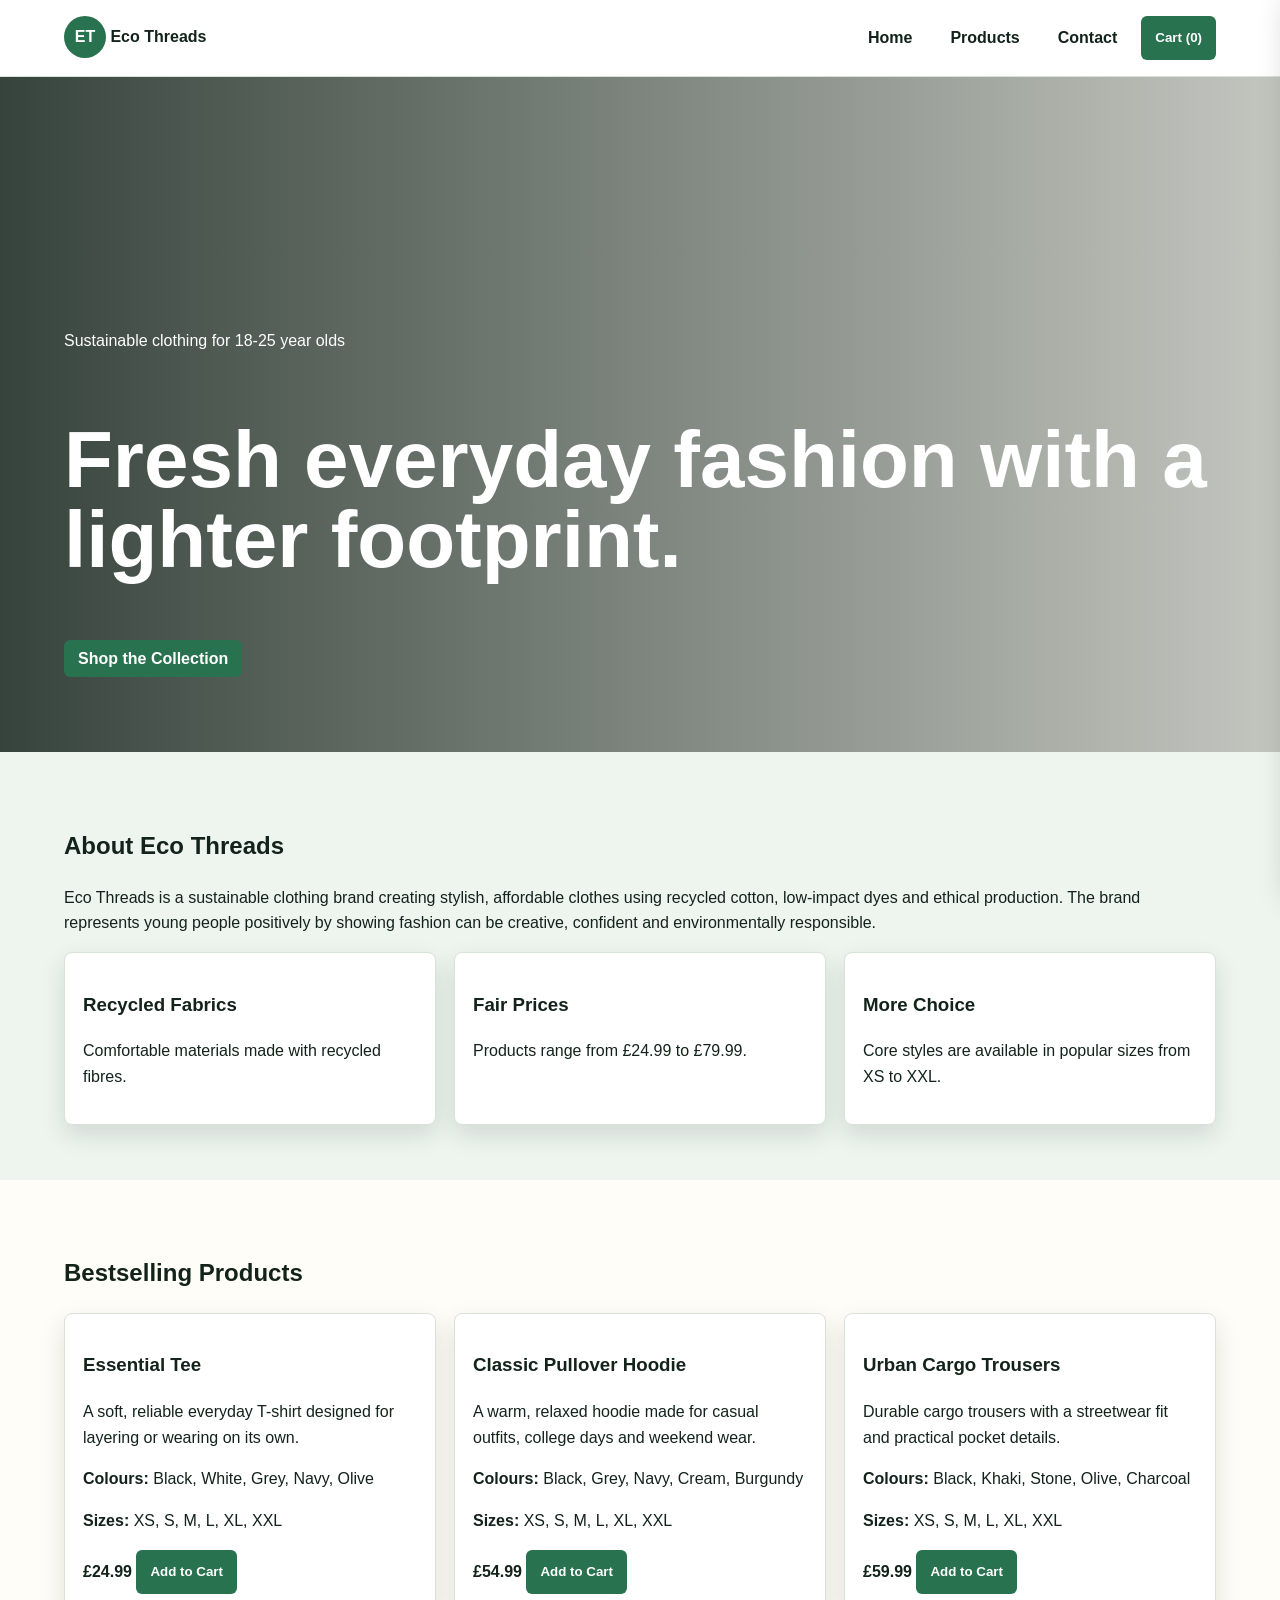
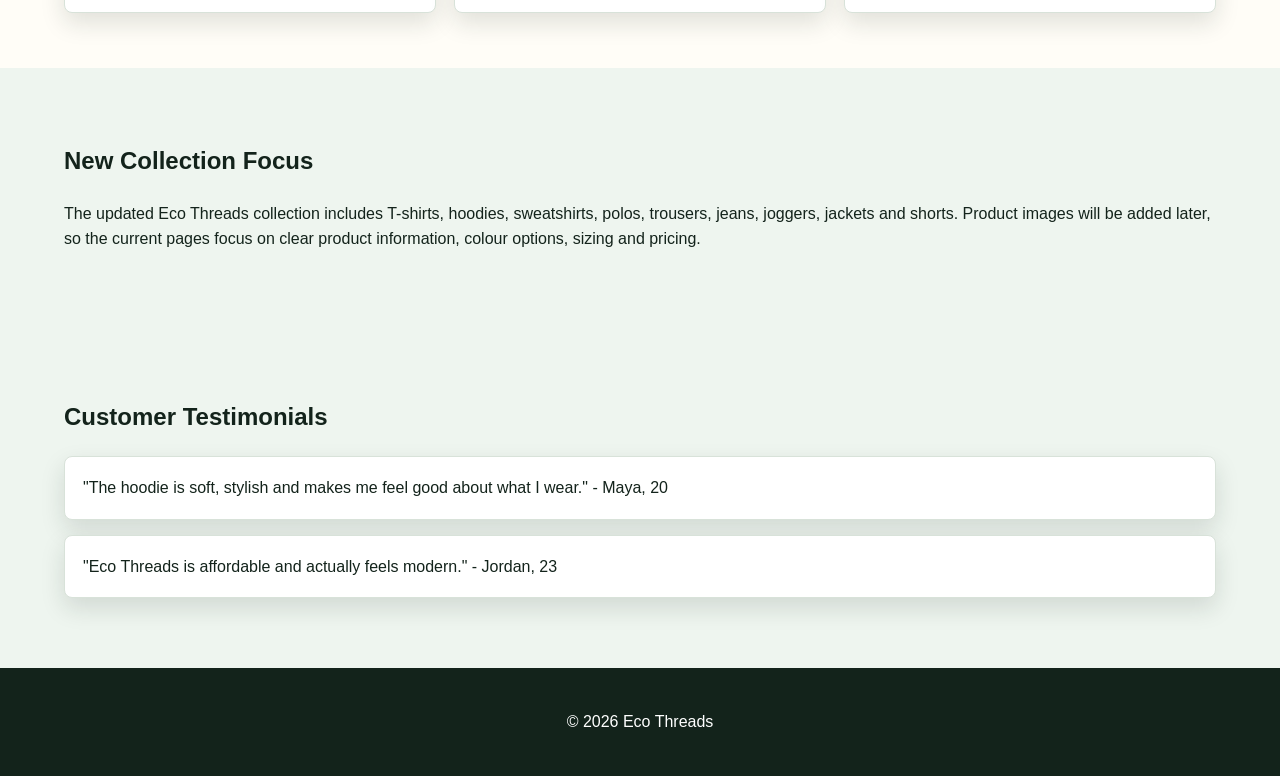
==== index.html @ f1b071c1 "Add files via upload" ====
<!DOCTYPE html>
<html lang="en">
<head>
  <meta charset="UTF-8"><meta name="viewport" content="width=device-width, initial-scale=1.0">
  <title>Eco Threads | Home</title><link rel="stylesheet" href="style.css">
</head>
<body>
<a class="skip" href="#main">Skip to main content</a>
<header>
  <a class="logo" href="index.html"><span>ET</span> Eco Threads</a>
  <button class="hamburger" aria-label="Open menu">☰</button>
  <nav><a href="index.html">Home</a><a href="products.html">Products</a><a href="contact.html">Contact</a><button id="cartBtn">Cart (<b id="cartCount">0</b>)</button></nav>
</header>

<aside id="cart"><button id="closeCart">x</button><h2>Shopping Cart</h2><div id="cartItems"></div><h3 id="total">Total: &pound;0.00</h3></aside>

<main id="main">
  <section class="hero">
    <div>
      <p>Sustainable clothing for 18-25 year olds</p>
      <h1>Fresh everyday fashion with a lighter footprint.</h1>
      <a class="btn" href="products.html">Shop the Collection</a>
    </div>
  </section>

  <section class="about">
    <h2>About Eco Threads</h2>
    <p>Eco Threads is a sustainable clothing brand creating stylish, affordable clothes using recycled cotton, low-impact dyes and ethical production. The brand represents young people positively by showing fashion can be creative, confident and environmentally responsible.</p>
    <div class="features">
      <article><h3>Recycled Fabrics</h3><p>Comfortable materials made with recycled fibres.</p></article>
      <article><h3>Fair Prices</h3><p>Products range from &pound;24.99 to &pound;79.99.</p></article>
      <article><h3>More Choice</h3><p>Core styles are available in popular sizes from XS to XXL.</p></article>
    </div>
  </section>

  <section>
    <h2>Bestselling Products</h2>
    <div class="grid">
      <article class="card">
        <h3>Essential Tee</h3>
        <p>A soft, reliable everyday T-shirt designed for layering or wearing on its own.</p>
        <p><strong>Colours:</strong> Black, White, Grey, Navy, Olive</p>
        <p><strong>Sizes:</strong> XS, S, M, L, XL, XXL</p>
        <strong>&pound;24.99</strong>
        <button class="add" data-name="Essential Tee" data-price="24.99">Add to Cart</button>
      </article>

      <article class="card">
        <h3>Classic Pullover Hoodie</h3>
        <p>A warm, relaxed hoodie made for casual outfits, college days and weekend wear.</p>
        <p><strong>Colours:</strong> Black, Grey, Navy, Cream, Burgundy</p>
        <p><strong>Sizes:</strong> XS, S, M, L, XL, XXL</p>
        <strong>&pound;54.99</strong>
        <button class="add" data-name="Classic Pullover Hoodie" data-price="54.99">Add to Cart</button>
      </article>

      <article class="card">
        <h3>Urban Cargo Trousers</h3>
        <p>Durable cargo trousers with a streetwear fit and practical pocket details.</p>
        <p><strong>Colours:</strong> Black, Khaki, Stone, Olive, Charcoal</p>
        <p><strong>Sizes:</strong> XS, S, M, L, XL, XXL</p>
        <strong>&pound;59.99</strong>
        <button class="add" data-name="Urban Cargo Trousers" data-price="59.99">Add to Cart</button>
      </article>
    </div>
  </section>

  <section class="about">
    <h2>New Collection Focus</h2>
    <p>The updated Eco Threads collection includes T-shirts, hoodies, sweatshirts, polos, trousers, jeans, joggers, jackets and shorts. Product images will be added later, so the current pages focus on clear product information, colour options, sizing and pricing.</p>
  </section>

  <section class="reviews">
    <h2>Customer Testimonials</h2>
    <blockquote>"The hoodie is soft, stylish and makes me feel good about what I wear." - Maya, 20</blockquote>
    <blockquote>"Eco Threads is affordable and actually feels modern." - Jordan, 23</blockquote>
  </section>
</main>
<footer><p>&copy; 2026 Eco Threads</p></footer>
<script src="script.js"></script>
</body>
</html>
---- style.css ----
*{box-sizing:border-box}body{margin:0;font-family:Arial,sans-serif;background:#fffdf7;color:#13231b;line-height:1.6}img{width:100%;display:block}a,button{min-height:44px}.skip{position:absolute;top:-60px;left:15px;background:#13231b;color:white;padding:10px}.skip:focus{top:15px}
header{position:sticky;top:0;z-index:10;display:flex;justify-content:space-between;align-items:center;padding:15px 5%;background:white;border-bottom:1px solid #d8e2d9}
.logo{font-weight:bold;text-decoration:none;color:#13231b}.logo span{display:inline-grid;place-items:center;width:42px;height:42px;border-radius:50%;background:#28724f;color:white;animation:pulse 3s infinite}
@keyframes pulse{50%{transform:rotate(-8deg) scale(1.08);background:#d86442}}
nav{display:flex;gap:10px;align-items:center}nav a,nav button,.btn,.add{border:0;border-radius:6px;padding:10px 14px;text-decoration:none;font-weight:bold;background:#28724f;color:white;cursor:pointer}nav a{background:transparent;color:#13231b}nav a:hover,nav button:hover{background:#eef5ef;color:#13231b}
.hamburger{display:none;background:#28724f;color:white;border:0;border-radius:6px;font-size:24px}
.hero{min-height:75vh;display:grid;align-items:end;padding:80px 5%;color:white;background:linear-gradient(90deg,rgba(19,35,27,.85),rgba(19,35,27,.25)),url("https://images.unsplash.com/photo-1489987707025-afc232f7ea0f?auto=format&fit=crop&w=1600&q=80") center/cover}
.hero h1{font-size:clamp(2.2rem,7vw,5rem);line-height:1}.about,.page-head,section{padding:55px 5%}.about,.reviews,.page-head{background:#eef5ef}.features,.grid,.gallery{display:grid;grid-template-columns:repeat(3,1fr);gap:18px}
article,.card,blockquote,form,.info{background:white;border:1px solid #d8e2d9;border-radius:8px;padding:18px;box-shadow:0 10px 25px #13231b22}.card img{height:250px;object-fit:cover;border-radius:6px}.gallery img{height:260px;object-fit:cover;border-radius:8px}.reviews blockquote{margin:15px 0}.contact{display:grid;grid-template-columns:1.3fr .7fr;gap:20px}label{display:block;margin-top:12px;font-weight:bold}input,textarea{width:100%;padding:12px;border:1px solid #9aa89d;border-radius:6px}
#cart{position:fixed;right:0;top:0;z-index:20;width:min(380px,90%);height:100vh;background:white;padding:25px;box-shadow:-10px 0 30px #0003;transform:translateX(105%);transition:.25s}#cart.open{transform:translateX(0)}#closeCart{float:right}.cart-row{display:flex;justify-content:space-between;border-bottom:1px solid #ddd;padding:10px 0}
footer{text-align:center;background:#13231b;color:white;padding:25px}
@media(max-width:800px){.hamburger{display:block}nav{display:none;position:absolute;top:75px;left:5%;right:5%;background:white;flex-direction:column;padding:15px;border:1px solid #ddd}nav.open{display:flex}.features,.grid,.gallery,.contact{grid-template-columns:1fr}}
@media(prefers-reduced-motion:reduce){*{animation:none!important;transition:none!important}}
#cart{
  overflow-y:auto;
}

#checkoutForm{
  margin-top:20px;
  box-shadow:none;
  border:0;
  padding:0;
}

#checkoutForm h3{
  margin-top:20px;
}

#checkoutForm select{
  width:100%;
  padding:12px;
  border:1px solid #9aa89d;
  border-radius:6px;
}

.checkout-row{
  display:grid;
  grid-template-columns:1fr 1fr;
  gap:12px;
}

#checkoutMsg{
  font-weight:bold;
  color:#28724f;
}

@media(max-width:500px){
  .checkout-row{
    grid-template-columns:1fr;
  }
}
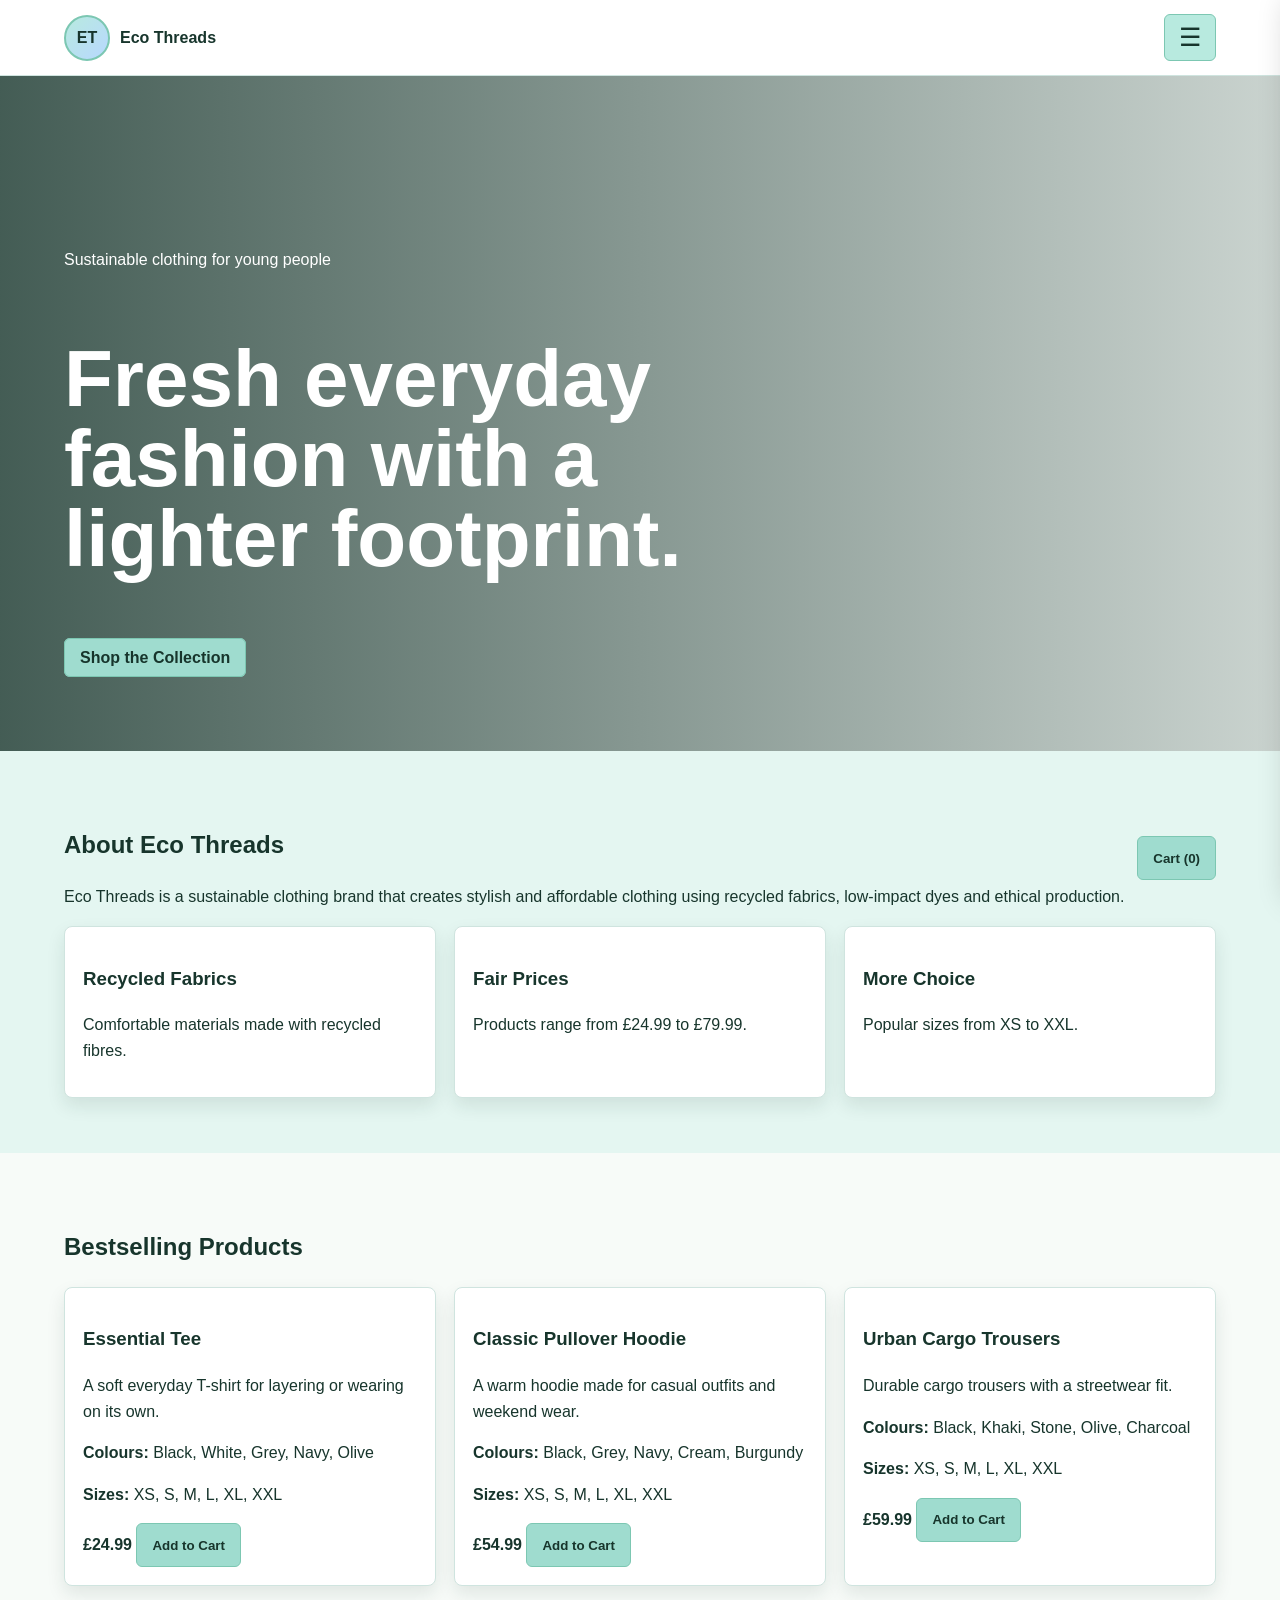
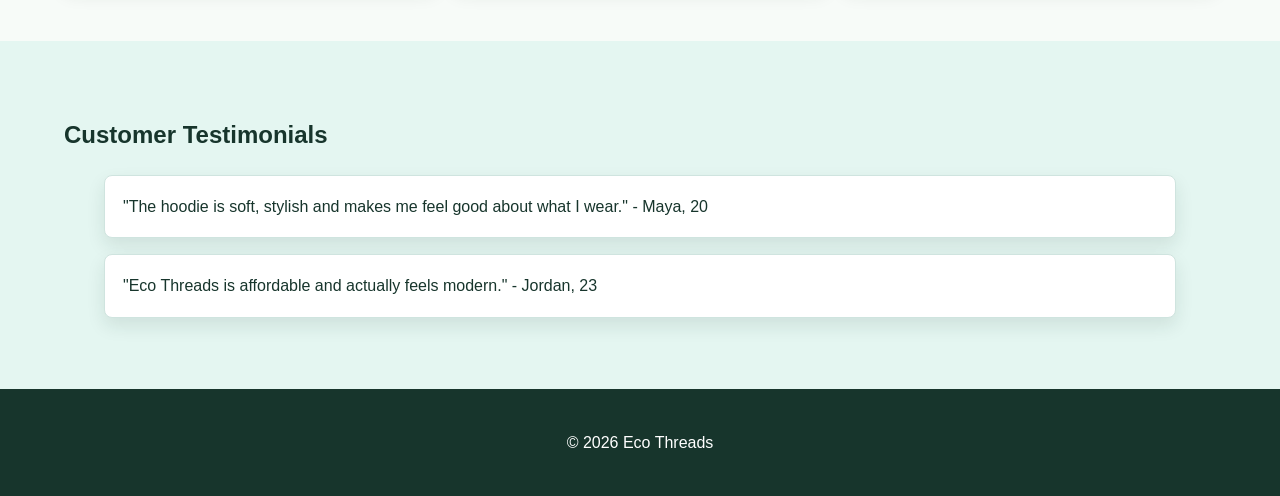
==== commit 1902ae1d: "Add files via upload" ====
--- a/index.html
+++ b/index.html
@@ -1,23 +1,41 @@
 <!DOCTYPE html>
 <html lang="en">
 <head>
-  <meta charset="UTF-8"><meta name="viewport" content="width=device-width, initial-scale=1.0">
-  <title>Eco Threads | Home</title><link rel="stylesheet" href="style.css">
+  <meta charset="UTF-8">
+  <meta name="viewport" content="width=device-width, initial-scale=1.0">
+  <title>Eco Threads | Home</title>
+  <link rel="stylesheet" href="style.css">
 </head>
 <body>
-<a class="skip" href="#main">Skip to main content</a>
+
 <header>
-  <a class="logo" href="index.html"><span>ET</span> Eco Threads</a>
+  <a class="logo" href="index.html">
+    <span class="logo-mark">ET</span>
+    <span>Eco Threads</span>
+  </a>
+
   <button class="hamburger" aria-label="Open menu">☰</button>
-  <nav><a href="index.html">Home</a><a href="products.html">Products</a><a href="contact.html">Contact</a><button id="cartBtn">Cart (<b id="cartCount">0</b>)</button></nav>
+
+  <nav>
+    <a href="index.html">Home</a>
+    <a href="products.html">Products</a>
+    <a href="contact.html">Contact</a>
+  </nav>
 </header>
 
-<aside id="cart"><button id="closeCart">x</button><h2>Shopping Cart</h2><div id="cartItems"></div><h3 id="total">Total: &pound;0.00</h3></aside>
+<button id="cartBtn" class="cart-button">Cart (<b id="cartCount">0</b>)</button>
 
-<main id="main">
+<aside id="cart">
+  <button id="closeCart">x</button>
+  <h2>Shopping Cart</h2>
+  <div id="cartItems"></div>
+  <h3 id="total">Total: &pound;0.00</h3>
+</aside>
+
+<main>
   <section class="hero">
     <div>
-      <p>Sustainable clothing for 18-25 year olds</p>
+      <p>Sustainable clothing for young people</p>
       <h1>Fresh everyday fashion with a lighter footprint.</h1>
       <a class="btn" href="products.html">Shop the Collection</a>
     </div>
@@ -25,20 +43,33 @@
 
   <section class="about">
     <h2>About Eco Threads</h2>
-    <p>Eco Threads is a sustainable clothing brand creating stylish, affordable clothes using recycled cotton, low-impact dyes and ethical production. The brand represents young people positively by showing fashion can be creative, confident and environmentally responsible.</p>
+    <p>Eco Threads is a sustainable clothing brand that creates stylish and affordable clothing using recycled fabrics, low-impact dyes and ethical production.</p>
+
     <div class="features">
-      <article><h3>Recycled Fabrics</h3><p>Comfortable materials made with recycled fibres.</p></article>
-      <article><h3>Fair Prices</h3><p>Products range from &pound;24.99 to &pound;79.99.</p></article>
-      <article><h3>More Choice</h3><p>Core styles are available in popular sizes from XS to XXL.</p></article>
+      <article>
+        <h3>Recycled Fabrics</h3>
+        <p>Comfortable materials made with recycled fibres.</p>
+      </article>
+
+      <article>
+        <h3>Fair Prices</h3>
+        <p>Products range from &pound;24.99 to &pound;79.99.</p>
+      </article>
+
+      <article>
+        <h3>More Choice</h3>
+        <p>Popular sizes from XS to XXL.</p>
+      </article>
     </div>
   </section>
 
   <section>
     <h2>Bestselling Products</h2>
+
     <div class="grid">
       <article class="card">
         <h3>Essential Tee</h3>
-        <p>A soft, reliable everyday T-shirt designed for layering or wearing on its own.</p>
+        <p>A soft everyday T-shirt for layering or wearing on its own.</p>
         <p><strong>Colours:</strong> Black, White, Grey, Navy, Olive</p>
         <p><strong>Sizes:</strong> XS, S, M, L, XL, XXL</p>
         <strong>&pound;24.99</strong>
@@ -47,7 +78,7 @@
 
       <article class="card">
         <h3>Classic Pullover Hoodie</h3>
-        <p>A warm, relaxed hoodie made for casual outfits, college days and weekend wear.</p>
+        <p>A warm hoodie made for casual outfits and weekend wear.</p>
         <p><strong>Colours:</strong> Black, Grey, Navy, Cream, Burgundy</p>
         <p><strong>Sizes:</strong> XS, S, M, L, XL, XXL</p>
         <strong>&pound;54.99</strong>
@@ -56,7 +87,7 @@
 
       <article class="card">
         <h3>Urban Cargo Trousers</h3>
-        <p>Durable cargo trousers with a streetwear fit and practical pocket details.</p>
+        <p>Durable cargo trousers with a streetwear fit.</p>
         <p><strong>Colours:</strong> Black, Khaki, Stone, Olive, Charcoal</p>
         <p><strong>Sizes:</strong> XS, S, M, L, XL, XXL</p>
         <strong>&pound;59.99</strong>
@@ -65,18 +96,17 @@
     </div>
   </section>
 
-  <section class="about">
-    <h2>New Collection Focus</h2>
-    <p>The updated Eco Threads collection includes T-shirts, hoodies, sweatshirts, polos, trousers, jeans, joggers, jackets and shorts. Product images will be added later, so the current pages focus on clear product information, colour options, sizing and pricing.</p>
-  </section>
-
   <section class="reviews">
     <h2>Customer Testimonials</h2>
     <blockquote>"The hoodie is soft, stylish and makes me feel good about what I wear." - Maya, 20</blockquote>
     <blockquote>"Eco Threads is affordable and actually feels modern." - Jordan, 23</blockquote>
   </section>
 </main>
-<footer><p>&copy; 2026 Eco Threads</p></footer>
+
+<footer>
+  <p>&copy; 2026 Eco Threads</p>
+</footer>
+
 <script src="script.js"></script>
 </body>
 </html>
--- a/style.css
+++ b/style.css
@@ -1,51 +1,368 @@
-*{box-sizing:border-box}body{margin:0;font-family:Arial,sans-serif;background:#fffdf7;color:#13231b;line-height:1.6}img{width:100%;display:block}a,button{min-height:44px}.skip{position:absolute;top:-60px;left:15px;background:#13231b;color:white;padding:10px}.skip:focus{top:15px}
-header{position:sticky;top:0;z-index:10;display:flex;justify-content:space-between;align-items:center;padding:15px 5%;background:white;border-bottom:1px solid #d8e2d9}
-.logo{font-weight:bold;text-decoration:none;color:#13231b}.logo span{display:inline-grid;place-items:center;width:42px;height:42px;border-radius:50%;background:#28724f;color:white;animation:pulse 3s infinite}
-@keyframes pulse{50%{transform:rotate(-8deg) scale(1.08);background:#d86442}}
-nav{display:flex;gap:10px;align-items:center}nav a,nav button,.btn,.add{border:0;border-radius:6px;padding:10px 14px;text-decoration:none;font-weight:bold;background:#28724f;color:white;cursor:pointer}nav a{background:transparent;color:#13231b}nav a:hover,nav button:hover{background:#eef5ef;color:#13231b}
-.hamburger{display:none;background:#28724f;color:white;border:0;border-radius:6px;font-size:24px}
-.hero{min-height:75vh;display:grid;align-items:end;padding:80px 5%;color:white;background:linear-gradient(90deg,rgba(19,35,27,.85),rgba(19,35,27,.25)),url("https://images.unsplash.com/photo-1489987707025-afc232f7ea0f?auto=format&fit=crop&w=1600&q=80") center/cover}
-.hero h1{font-size:clamp(2.2rem,7vw,5rem);line-height:1}.about,.page-head,section{padding:55px 5%}.about,.reviews,.page-head{background:#eef5ef}.features,.grid,.gallery{display:grid;grid-template-columns:repeat(3,1fr);gap:18px}
-article,.card,blockquote,form,.info{background:white;border:1px solid #d8e2d9;border-radius:8px;padding:18px;box-shadow:0 10px 25px #13231b22}.card img{height:250px;object-fit:cover;border-radius:6px}.gallery img{height:260px;object-fit:cover;border-radius:8px}.reviews blockquote{margin:15px 0}.contact{display:grid;grid-template-columns:1.3fr .7fr;gap:20px}label{display:block;margin-top:12px;font-weight:bold}input,textarea{width:100%;padding:12px;border:1px solid #9aa89d;border-radius:6px}
-#cart{position:fixed;right:0;top:0;z-index:20;width:min(380px,90%);height:100vh;background:white;padding:25px;box-shadow:-10px 0 30px #0003;transform:translateX(105%);transition:.25s}#cart.open{transform:translateX(0)}#closeCart{float:right}.cart-row{display:flex;justify-content:space-between;border-bottom:1px solid #ddd;padding:10px 0}
-footer{text-align:center;background:#13231b;color:white;padding:25px}
-@media(max-width:800px){.hamburger{display:block}nav{display:none;position:absolute;top:75px;left:5%;right:5%;background:white;flex-direction:column;padding:15px;border:1px solid #ddd}nav.open{display:flex}.features,.grid,.gallery,.contact{grid-template-columns:1fr}}
-@media(prefers-reduced-motion:reduce){*{animation:none!important;transition:none!important}}
-#cart{
-  overflow-y:auto;
-}
-
-#checkoutForm{
-  margin-top:20px;
-  box-shadow:none;
-  border:0;
-  padding:0;
-}
-
-#checkoutForm h3{
-  margin-top:20px;
-}
-
-#checkoutForm select{
-  width:100%;
-  padding:12px;
-  border:1px solid #9aa89d;
-  border-radius:6px;
-}
-
-.checkout-row{
-  display:grid;
-  grid-template-columns:1fr 1fr;
-  gap:12px;
-}
-
-#checkoutMsg{
-  font-weight:bold;
-  color:#28724f;
-}
-
-@media(max-width:500px){
-  .checkout-row{
-    grid-template-columns:1fr;
+* {
+  box-sizing: border-box;
+}
+
+body {
+  margin: 0;
+  font-family: Arial, sans-serif;
+  background: #f7fbf8;
+  color: #17352c;
+  line-height: 1.6;
+}
+
+header {
+  position: sticky;
+  top: 0;
+  z-index: 10;
+  background: #ffffff;
+  border-bottom: 1px solid #cfe4df;
+  padding: 14px 5%;
+  display: flex;
+  justify-content: space-between;
+  align-items: center;
+}
+
+.logo {
+  display: flex;
+  align-items: center;
+  gap: 10px;
+  color: #17352c;
+  font-weight: bold;
+  text-decoration: none;
+}
+
+.logo-mark {
+  width: 46px;
+  height: 46px;
+  border-radius: 50%;
+  background: linear-gradient(135deg, #b8eadf, #b8d8ff);
+  color: #17352c;
+  display: grid;
+  place-items: center;
+  border: 2px solid #7cc7b2;
+  animation: logoMove 3s infinite;
+}
+
+@keyframes logoMove {
+  50% {
+    transform: rotate(-8deg) scale(1.08);
+  }
+}
+
+.hamburger {
+  display: block;
+  background: #b8eadf;
+  color: #17352c;
+  border: 1px solid #7cc7b2;
+  border-radius: 6px;
+  font-size: 25px;
+  padding: 8px 14px;
+  cursor: pointer;
+}
+
+nav {
+  display: none;
+  position: absolute;
+  top: 75px;
+  right: 5%;
+  width: 220px;
+  background: #ffffff;
+  border: 1px solid #cfe4df;
+  border-radius: 8px;
+  padding: 12px;
+  box-shadow: 0 10px 25px #17352c33;
+}
+
+nav.open {
+  display: block;
+}
+
+nav a {
+  display: block;
+  color: #17352c;
+  text-decoration: none;
+  font-weight: bold;
+  padding: 12px;
+  border-radius: 6px;
+}
+
+nav a:hover {
+  background: #e4f6f1;
+}
+
+button,
+.btn {
+  min-height: 44px;
+}
+
+.btn,
+.add,
+.cart-button,
+.load-more,
+.category,
+#filterBtn {
+  background: #9fdccf;
+  color: #17352c;
+  border: 1px solid #7cc7b2;
+  border-radius: 6px;
+  padding: 10px 15px;
+  font-weight: bold;
+  text-decoration: none;
+  cursor: pointer;
+}
+
+.btn:hover,
+.add:hover,
+.cart-button:hover,
+.load-more:hover,
+.category:hover,
+#filterBtn:hover {
+  background: #b8d8ff;
+}
+
+.cart-button {
+  position: fixed;
+  right: 5%;
+  bottom: 20px;
+  z-index: 9;
+}
+
+#cart {
+  position: fixed;
+  right: 0;
+  top: 0;
+  z-index: 20;
+  width: min(380px, 90%);
+  height: 100vh;
+  background: white;
+  padding: 25px;
+  box-shadow: -10px 0 30px #00000033;
+  transform: translateX(105%);
+  transition: 0.25s;
+  overflow-y: auto;
+}
+
+#cart.open {
+  transform: translateX(0);
+}
+
+#closeCart {
+  float: right;
+  border: 0;
+  background: #e4f6f1;
+  border-radius: 6px;
+  cursor: pointer;
+}
+
+.cart-row {
+  border-bottom: 1px solid #dbeae6;
+  padding: 10px 0;
+}
+
+.cart-row button {
+  margin-top: 6px;
+  background: #f3c9c2;
+  border: 0;
+  border-radius: 6px;
+  padding: 8px;
+  cursor: pointer;
+}
+
+.hero {
+  min-height: 75vh;
+  display: grid;
+  align-items: end;
+  padding: 80px 5%;
+  color: white;
+  background:
+    linear-gradient(90deg, rgba(23, 53, 44, 0.8), rgba(23, 53, 44, 0.2)),
+    url("https://images.unsplash.com/photo-1489987707025-afc232f7ea0f?auto=format&fit=crop&w=1600&q=80") center/cover;
+}
+
+.hero h1 {
+  font-size: clamp(2.2rem, 7vw, 5rem);
+  line-height: 1;
+  max-width: 800px;
+}
+
+section {
+  padding: 55px 5%;
+}
+
+.about,
+.reviews,
+.page-head,
+.filter-panel {
+  background: #e4f6f1;
+}
+
+.features,
+.grid,
+.shop-grid,
+.contact {
+  display: grid;
+  grid-template-columns: repeat(3, 1fr);
+  gap: 18px;
+}
+
+.card,
+.features article,
+blockquote,
+form,
+.info,
+.shop-card {
+  background: white;
+  border: 1px solid #cfe4df;
+  border-radius: 8px;
+  padding: 18px;
+  box-shadow: 0 8px 18px #17352c1a;
+}
+
+.contact {
+  grid-template-columns: 1.3fr 0.7fr;
+}
+
+label {
+  display: block;
+  margin-top: 12px;
+  font-weight: bold;
+}
+
+input,
+textarea,
+select {
+  width: 100%;
+  padding: 12px;
+  border: 1px solid #9fc8bf;
+  border-radius: 6px;
+  font-family: Arial, sans-serif;
+}
+
+.shop-tools {
+  display: flex;
+  gap: 12px;
+  align-items: center;
+  flex-wrap: wrap;
+  border-bottom: 1px solid #cfe4df;
+}
+
+.shop-tools input,
+.shop-tools select {
+  max-width: 260px;
+}
+
+.filter-panel {
+  display: none;
+}
+
+.filter-panel.open {
+  display: block;
+}
+
+.category-tabs {
+  display: flex;
+  gap: 12px;
+  justify-content: center;
+  flex-wrap: wrap;
+}
+
+.category.active {
+  background: #b8d8ff;
+}
+
+.shop-grid {
+  grid-template-columns: repeat(3, 1fr);
+}
+
+.placeholder {
+  height: 180px;
+  border-radius: 6px;
+  background:
+    linear-gradient(to bottom right, transparent 49%, #b8d8ff 50%, transparent 51%),
+    linear-gradient(to top right, transparent 49%, #b8eadf 50%, transparent 51%),
+    #f9fffd;
+  margin-bottom: 12px;
+}
+
+.shop-info h2 {
+  font-size: 1.1rem;
+  margin: 0;
+}
+
+.dots {
+  display: flex;
+  gap: 8px;
+  margin: 10px 0;
+}
+
+.dot {
+  width: 16px;
+  height: 16px;
+  border-radius: 50%;
+  border: 1px solid #777;
+  background: #b8eadf;
+}
+
+.heart {
+  float: right;
+  border: 0;
+  background: white;
+  font-size: 24px;
+  cursor: pointer;
+}
+
+.heart.saved {
+  color: #4d9f8b;
+}
+
+.load-more {
+  display: block;
+  margin: 0 auto 35px;
+  width: min(360px, 90%);
+}
+
+footer {
+  text-align: center;
+  background: #17352c;
+  color: white;
+  padding: 25px;
+}
+
+#formMsg {
+  font-weight: bold;
+  color: #347f70;
+}
+
+@media (max-width: 900px) {
+  .features,
+  .grid,
+  .shop-grid,
+  .contact {
+    grid-template-columns: 1fr 1fr;
+  }
+}
+
+@media (max-width: 650px) {
+  .features,
+  .grid,
+  .shop-grid,
+  .contact {
+    grid-template-columns: 1fr;
+  }
+
+  .hero {
+    min-height: 65vh;
+  }
+
+  .shop-tools input,
+  .shop-tools select {
+    max-width: 100%;
+  }
+}
+
+@media (prefers-reduced-motion: reduce) {
+  * {
+    animation: none !important;
+    transition: none !important;
   }
 }
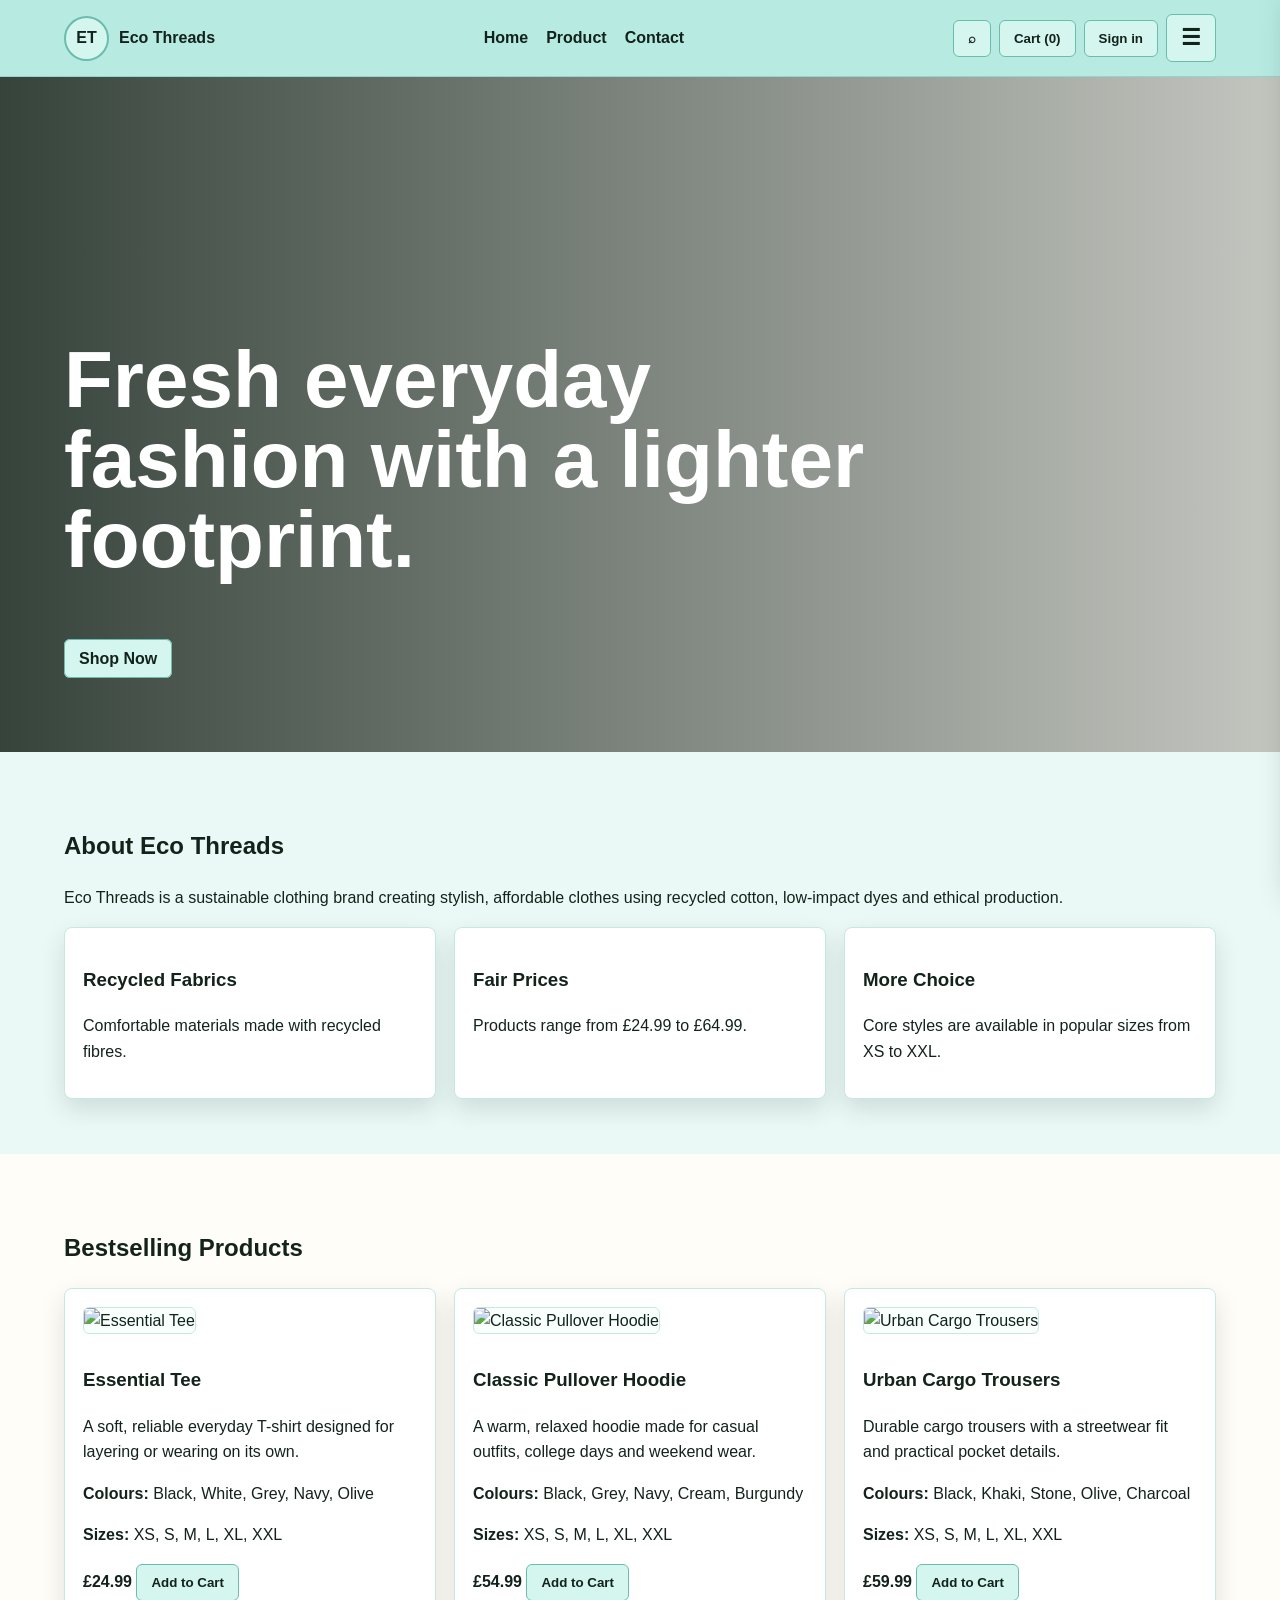
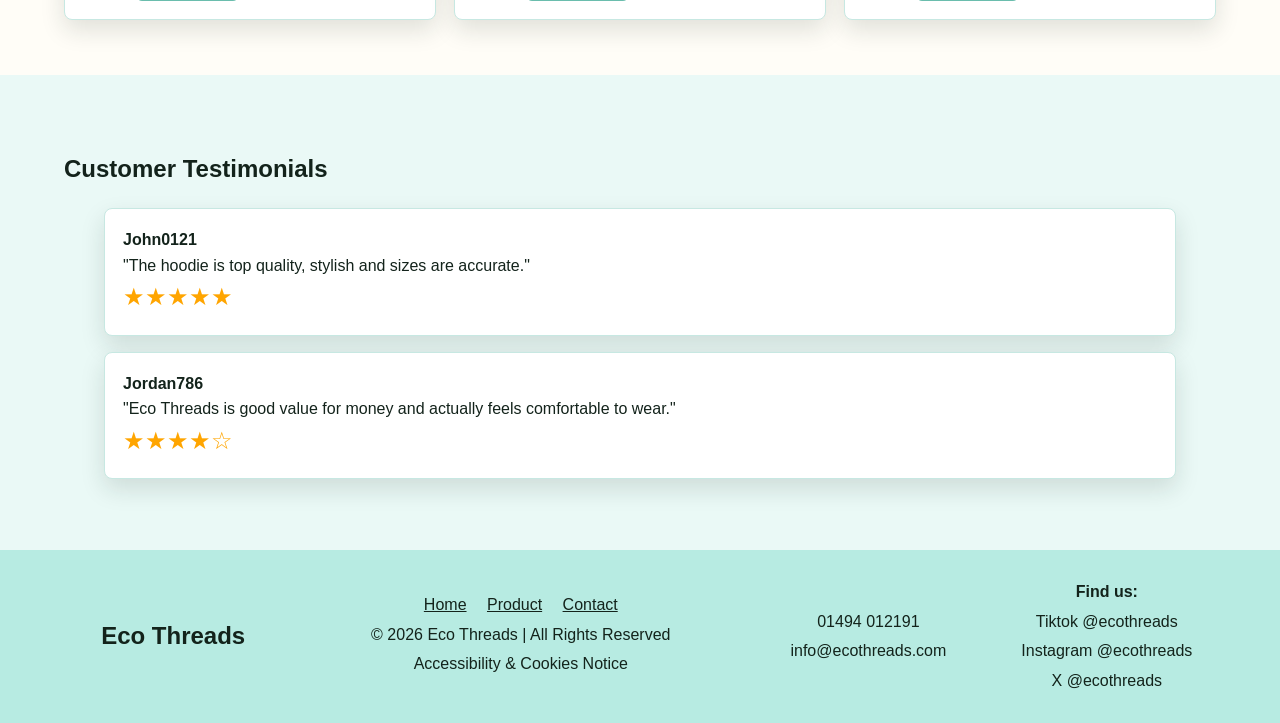
==== commit 3531921c: "Add files via upload" ====
--- a/index.html
+++ b/index.html
@@ -9,21 +9,25 @@
 <body>
 
 <header>
-  <a class="logo" href="index.html">
-    <span class="logo-mark">ET</span>
-    <span>Eco Threads</span>
-  </a>
-
-  <button class="hamburger" aria-label="Open menu">☰</button>
-
+  <a class="logo" href="index.html"><span>ET</span> Eco Threads</a>
   <nav>
     <a href="index.html">Home</a>
-    <a href="products.html">Products</a>
+    <a href="products.html">Product</a>
     <a href="contact.html">Contact</a>
   </nav>
+  <div class="header-buttons">
+    <button id="searchBtn" aria-label="Search">⌕</button>
+    <button id="cartBtn" aria-label="Cart">Cart (<b id="cartCount">0</b>)</button>
+    <button id="signBtn" aria-label="Sign in">Sign in</button>
+    <button class="hamburger" aria-label="Open menu">☰</button>
+  </div>
 </header>
 
-<button id="cartBtn" class="cart-button">Cart (<b id="cartCount">0</b>)</button>
+<div id="mobileMenu">
+  <a href="index.html">Home</a>
+  <a href="products.html">Product</a>
+  <a href="contact.html">Contact</a>
+</div>
 
 <aside id="cart">
   <button id="closeCart">x</button>
@@ -35,30 +39,27 @@
 <main>
   <section class="hero">
     <div>
-      <p>Sustainable clothing for young people</p>
-      <h1>Fresh everyday fashion with a lighter footprint.</h1>
-      <a class="btn" href="products.html">Shop the Collection</a>
+        <h1>Fresh everyday fashion with a lighter footprint.</h1>
+      <a class="btn" href="products.html">Shop Now</a>
     </div>
   </section>
 
   <section class="about">
     <h2>About Eco Threads</h2>
-    <p>Eco Threads is a sustainable clothing brand that creates stylish and affordable clothing using recycled fabrics, low-impact dyes and ethical production.</p>
+    <p>Eco Threads is a sustainable clothing brand creating stylish, affordable clothes using recycled cotton, low-impact dyes and ethical production.</p>
 
     <div class="features">
       <article>
         <h3>Recycled Fabrics</h3>
         <p>Comfortable materials made with recycled fibres.</p>
       </article>
-
       <article>
         <h3>Fair Prices</h3>
-        <p>Products range from &pound;24.99 to &pound;79.99.</p>
+        <p>Products range from &pound;24.99 to &pound;64.99.</p>
       </article>
-
       <article>
         <h3>More Choice</h3>
-        <p>Popular sizes from XS to XXL.</p>
+        <p>Core styles are available in popular sizes from XS to XXL.</p>
       </article>
     </div>
   </section>
@@ -68,8 +69,9 @@
 
     <div class="grid">
       <article class="card">
+        <img class="product-img" src="Coursework Website Images/Essential Tee.jpg" alt="Essential Tee">
         <h3>Essential Tee</h3>
-        <p>A soft everyday T-shirt for layering or wearing on its own.</p>
+        <p>A soft, reliable everyday T-shirt designed for layering or wearing on its own.</p>
         <p><strong>Colours:</strong> Black, White, Grey, Navy, Olive</p>
         <p><strong>Sizes:</strong> XS, S, M, L, XL, XXL</p>
         <strong>&pound;24.99</strong>
@@ -77,8 +79,9 @@
       </article>
 
       <article class="card">
+        <img class="product-img" src="Coursework Website Images/Classic Pullover Hoodie.jpg" alt="Classic Pullover Hoodie">
         <h3>Classic Pullover Hoodie</h3>
-        <p>A warm hoodie made for casual outfits and weekend wear.</p>
+        <p>A warm, relaxed hoodie made for casual outfits, college days and weekend wear.</p>
         <p><strong>Colours:</strong> Black, Grey, Navy, Cream, Burgundy</p>
         <p><strong>Sizes:</strong> XS, S, M, L, XL, XXL</p>
         <strong>&pound;54.99</strong>
@@ -86,8 +89,9 @@
       </article>
 
       <article class="card">
+        <img class="product-img" src="Coursework Website Images/Urban Cargo Trousers.png" alt="Urban Cargo Trousers">
         <h3>Urban Cargo Trousers</h3>
-        <p>Durable cargo trousers with a streetwear fit.</p>
+        <p>Durable cargo trousers with a streetwear fit and practical pocket details.</p>
         <p><strong>Colours:</strong> Black, Khaki, Stone, Olive, Charcoal</p>
         <p><strong>Sizes:</strong> XS, S, M, L, XL, XXL</p>
         <strong>&pound;59.99</strong>
@@ -98,13 +102,38 @@
 
   <section class="reviews">
     <h2>Customer Testimonials</h2>
-    <blockquote>"The hoodie is soft, stylish and makes me feel good about what I wear." - Maya, 20</blockquote>
-    <blockquote>"Eco Threads is affordable and actually feels modern." - Jordan, 23</blockquote>
+    <blockquote>
+      <strong>John0121</strong><br>
+      "The hoodie is top quality, stylish and sizes are accurate."<br>
+      <span class="stars">★★★★★</span>
+    </blockquote>
+    <blockquote>
+      <strong>Jordan786</strong><br>
+      "Eco Threads is good value for money and actually feels comfortable to wear."<br>
+      <span class="stars">★★★★☆</span>
+    </blockquote>
   </section>
 </main>
 
 <footer>
-  <p>&copy; 2026 Eco Threads</p>
+  <div><h2>Eco Threads</h2></div>
+  <div>
+    <a href="index.html">Home</a>
+    <a href="products.html">Product</a>
+    <a href="contact.html">Contact</a>
+    <p>&copy; 2026 Eco Threads | All Rights Reserved</p>
+    <p>Accessibility & Cookies Notice</p>
+  </div>
+  <div>
+    <p>01494 012191</p>
+    <p>info@ecothreads.com</p>
+  </div>
+  <div>
+    <p><strong>Find us:</strong></p>
+    <p>Tiktok @ecothreads</p>
+    <p>Instagram @ecothreads</p>
+    <p>X @ecothreads</p>
+  </div>
 </footer>
 
 <script src="script.js"></script>
--- a/style.css
+++ b/style.css
@@ -5,8 +5,8 @@
 body {
   margin: 0;
   font-family: Arial, sans-serif;
-  background: #f7fbf8;
-  color: #17352c;
+  background: #fffdf7;
+  color: #13231b;
   line-height: 1.6;
 }
 
@@ -14,8 +14,8 @@
   position: sticky;
   top: 0;
   z-index: 10;
-  background: #ffffff;
-  border-bottom: 1px solid #cfe4df;
+  background: #b7ebe2;
+  border-bottom: 1px solid #94d4ca;
   padding: 14px 5%;
   display: flex;
   justify-content: space-between;
@@ -23,108 +23,264 @@
 }
 
 .logo {
-  display: flex;
-  align-items: center;
+  color: #13231b;
+  font-weight: bold;
+  text-decoration: none;
+  display: flex;
   gap: 10px;
-  color: #17352c;
-  font-weight: bold;
-  text-decoration: none;
-}
-
-.logo-mark {
-  width: 46px;
-  height: 46px;
+  align-items: center;
+}
+
+.logo span {
+  width: 45px;
+  height: 45px;
   border-radius: 50%;
-  background: linear-gradient(135deg, #b8eadf, #b8d8ff);
-  color: #17352c;
+  background: #d5f5ef;
+  border: 2px solid #6abdad;
   display: grid;
   place-items: center;
-  border: 2px solid #7cc7b2;
   animation: logoMove 3s infinite;
 }
 
 @keyframes logoMove {
   50% {
     transform: rotate(-8deg) scale(1.08);
-  }
-}
-
-.hamburger {
-  display: block;
-  background: #b8eadf;
-  color: #17352c;
-  border: 1px solid #7cc7b2;
-  border-radius: 6px;
-  font-size: 25px;
-  padding: 8px 14px;
-  cursor: pointer;
+    background: #cfe6ff;
+  }
 }
 
 nav {
-  display: none;
-  position: absolute;
-  top: 75px;
-  right: 5%;
-  width: 220px;
-  background: #ffffff;
-  border: 1px solid #cfe4df;
-  border-radius: 8px;
-  padding: 12px;
-  box-shadow: 0 10px 25px #17352c33;
-}
-
-nav.open {
-  display: block;
-}
-
-nav a {
-  display: block;
-  color: #17352c;
+  display: flex;
+  gap: 18px;
+  align-items: center;
+}
+
+nav a,
+#mobileMenu a {
+  color: #13231b;
   text-decoration: none;
   font-weight: bold;
-  padding: 12px;
-  border-radius: 6px;
-}
-
-nav a:hover {
-  background: #e4f6f1;
-}
-
-button,
-.btn {
-  min-height: 44px;
-}
-
+}
+
+nav a:hover,
+#mobileMenu a:hover {
+  text-decoration: underline;
+}
+
+.header-buttons {
+  display: flex;
+  gap: 8px;
+  align-items: center;
+}
+
+.header-buttons button,
 .btn,
 .add,
-.cart-button,
+.category,
 .load-more,
-.category,
 #filterBtn {
-  background: #9fdccf;
-  color: #17352c;
-  border: 1px solid #7cc7b2;
+  background: #d5f5ef;
+  color: #13231b;
+  border: 1px solid #6abdad;
   border-radius: 6px;
-  padding: 10px 15px;
-  font-weight: bold;
+  padding: 10px 14px;
+  font-weight: bold;
+  cursor: pointer;
   text-decoration: none;
-  cursor: pointer;
-}
-
+}
+
+.header-buttons button:hover,
 .btn:hover,
 .add:hover,
-.cart-button:hover,
+.category:hover,
 .load-more:hover,
-.category:hover,
 #filterBtn:hover {
-  background: #b8d8ff;
-}
-
-.cart-button {
-  position: fixed;
-  right: 5%;
-  bottom: 20px;
-  z-index: 9;
+  background: #cfe6ff;
+}
+
+.hamburger {
+  display: block;
+  font-size: 22px;
+}
+
+#mobileMenu {
+  display: none;
+  background: #d5f5ef;
+  padding: 12px 5%;
+  text-align: center;
+}
+
+#mobileMenu.open {
+  display: block;
+}
+
+#mobileMenu a {
+  display: block;
+  padding: 10px;
+}
+
+.hero {
+  min-height: 75vh;
+  display: grid;
+  align-items: end;
+  padding: 80px 5%;
+  color: white;
+  background:
+    linear-gradient(90deg, rgba(19,35,27,.85), rgba(19,35,27,.25)),
+    url("https://images.unsplash.com/photo-1489987707025-afc232f7ea0f?auto=format&fit=crop&w=1600&q=80") center/cover;
+}
+
+.hero h1 {
+  font-size: clamp(2.2rem, 7vw, 5rem);
+  line-height: 1;
+  max-width: 850px;
+}
+
+section {
+  padding: 55px 5%;
+}
+
+.about,
+.reviews,
+.page-head,
+.filter-panel {
+  background: #eaf9f6;
+}
+
+.features,
+.grid,
+.shop-grid,
+.contact {
+  display: grid;
+  grid-template-columns: repeat(3, 1fr);
+  gap: 18px;
+}
+
+article,
+.card,
+blockquote,
+form,
+.info,
+.shop-card {
+  background: white;
+  border: 1px solid #c7e8e2;
+  border-radius: 8px;
+  padding: 18px;
+  box-shadow: 0 10px 25px #13231b22;
+}
+
+.product-img,
+.shop-img {
+  width: 100%;
+  height: 240px;
+  object-fit: cover;
+  border: 1px solid #c7e8e2;
+  border-radius: 6px;
+  margin-bottom: 12px;
+  background: #f8fffd;
+}
+
+.stars {
+  color: orange;
+  font-size: 24px;
+}
+
+.shop-tools {
+  display: flex;
+  gap: 14px;
+  align-items: center;
+  flex-wrap: wrap;
+  border-bottom: 1px solid #c7e8e2;
+}
+
+.shop-tools input,
+.shop-tools select,
+input,
+textarea {
+  padding: 12px;
+  border: 1px solid #9ccdc5;
+  border-radius: 6px;
+  font-family: Arial, sans-serif;
+}
+
+.shop-tools input {
+  flex: 1;
+  min-width: 220px;
+}
+
+.filter-panel {
+  display: none;
+}
+
+.filter-panel.open {
+  display: block;
+}
+
+.category.active {
+  background: #cfe6ff;
+}
+
+.shop-grid {
+  grid-template-columns: repeat(3, 1fr);
+}
+
+.shop-info h2 {
+  font-size: 1.1rem;
+  margin: 0;
+}
+
+.dots {
+  display: flex;
+  gap: 8px;
+  margin: 10px 0;
+}
+
+.dot {
+  width: 16px;
+  height: 16px;
+  background: #b7ebe2;
+  border: 1px solid #6abdad;
+  border-radius: 50%;
+}
+
+.load-more {
+  display: block;
+  margin: 0 auto 35px;
+  width: min(360px, 90%);
+}
+
+.contact {
+  grid-template-columns: 1.3fr .7fr;
+}
+
+.form-row {
+  display: grid;
+  grid-template-columns: 130px 1fr;
+  gap: 10px;
+  margin-bottom: 10px;
+}
+
+label {
+  background: #eaf9f6;
+  padding: 12px;
+  font-weight: bold;
+  border-radius: 6px;
+}
+
+input,
+textarea {
+  width: 100%;
+}
+
+.send-btn {
+  float: right;
+  min-width: 140px;
+}
+
+#formMsg {
+  clear: both;
+  font-weight: bold;
+  color: #28724f;
 }
 
 #cart {
@@ -136,10 +292,11 @@
   height: 100vh;
   background: white;
   padding: 25px;
-  box-shadow: -10px 0 30px #00000033;
+  box-shadow: -10px 0 30px #0003;
   transform: translateX(105%);
-  transition: 0.25s;
+  transition: .25s;
   overflow-y: auto;
+  border-left: 8px solid #b7ebe2;
 }
 
 #cart.open {
@@ -148,221 +305,61 @@
 
 #closeCart {
   float: right;
-  border: 0;
-  background: #e4f6f1;
-  border-radius: 6px;
-  cursor: pointer;
 }
 
 .cart-row {
-  border-bottom: 1px solid #dbeae6;
+  border-bottom: 1px solid #ddd;
   padding: 10px 0;
 }
 
 .cart-row button {
   margin-top: 6px;
-  background: #f3c9c2;
-  border: 0;
-  border-radius: 6px;
-  padding: 8px;
-  cursor: pointer;
-}
-
-.hero {
-  min-height: 75vh;
-  display: grid;
-  align-items: end;
-  padding: 80px 5%;
-  color: white;
-  background:
-    linear-gradient(90deg, rgba(23, 53, 44, 0.8), rgba(23, 53, 44, 0.2)),
-    url("https://images.unsplash.com/photo-1489987707025-afc232f7ea0f?auto=format&fit=crop&w=1600&q=80") center/cover;
-}
-
-.hero h1 {
-  font-size: clamp(2.2rem, 7vw, 5rem);
-  line-height: 1;
-  max-width: 800px;
-}
-
-section {
-  padding: 55px 5%;
-}
-
-.about,
-.reviews,
-.page-head,
-.filter-panel {
-  background: #e4f6f1;
-}
-
-.features,
-.grid,
-.shop-grid,
-.contact {
-  display: grid;
-  grid-template-columns: repeat(3, 1fr);
-  gap: 18px;
-}
-
-.card,
-.features article,
-blockquote,
-form,
-.info,
-.shop-card {
-  background: white;
-  border: 1px solid #cfe4df;
-  border-radius: 8px;
-  padding: 18px;
-  box-shadow: 0 8px 18px #17352c1a;
-}
-
-.contact {
-  grid-template-columns: 1.3fr 0.7fr;
-}
-
-label {
-  display: block;
-  margin-top: 12px;
-  font-weight: bold;
-}
-
-input,
-textarea,
-select {
-  width: 100%;
-  padding: 12px;
-  border: 1px solid #9fc8bf;
-  border-radius: 6px;
-  font-family: Arial, sans-serif;
-}
-
-.shop-tools {
-  display: flex;
-  gap: 12px;
-  align-items: center;
-  flex-wrap: wrap;
-  border-bottom: 1px solid #cfe4df;
-}
-
-.shop-tools input,
-.shop-tools select {
-  max-width: 260px;
-}
-
-.filter-panel {
-  display: none;
-}
-
-.filter-panel.open {
-  display: block;
-}
-
-.category-tabs {
-  display: flex;
-  gap: 12px;
-  justify-content: center;
-  flex-wrap: wrap;
-}
-
-.category.active {
-  background: #b8d8ff;
-}
-
-.shop-grid {
-  grid-template-columns: repeat(3, 1fr);
-}
-
-.placeholder {
-  height: 180px;
-  border-radius: 6px;
-  background:
-    linear-gradient(to bottom right, transparent 49%, #b8d8ff 50%, transparent 51%),
-    linear-gradient(to top right, transparent 49%, #b8eadf 50%, transparent 51%),
-    #f9fffd;
-  margin-bottom: 12px;
-}
-
-.shop-info h2 {
-  font-size: 1.1rem;
-  margin: 0;
-}
-
-.dots {
-  display: flex;
-  gap: 8px;
-  margin: 10px 0;
-}
-
-.dot {
-  width: 16px;
-  height: 16px;
-  border-radius: 50%;
-  border: 1px solid #777;
-  background: #b8eadf;
-}
-
-.heart {
-  float: right;
-  border: 0;
-  background: white;
-  font-size: 24px;
-  cursor: pointer;
-}
-
-.heart.saved {
-  color: #4d9f8b;
-}
-
-.load-more {
-  display: block;
-  margin: 0 auto 35px;
-  width: min(360px, 90%);
 }
 
 footer {
+  background: #b7ebe2;
+  color: #13231b;
+  padding: 25px 5%;
+  display: grid;
+  grid-template-columns: 1fr 2fr 1fr 1fr;
+  gap: 20px;
   text-align: center;
-  background: #17352c;
-  color: white;
-  padding: 25px;
-}
-
-#formMsg {
-  font-weight: bold;
-  color: #347f70;
+  align-items: center;
+}
+
+footer h2,
+footer p {
+  margin: 4px;
+}
+
+footer a {
+  color: #13231b;
+  margin: 0 8px;
 }
 
 @media (max-width: 900px) {
+  nav {
+    display: none;
+  }
+
   .features,
   .grid,
   .shop-grid,
-  .contact {
-    grid-template-columns: 1fr 1fr;
-  }
-}
-
-@media (max-width: 650px) {
-  .features,
-  .grid,
-  .shop-grid,
-  .contact {
+  .contact,
+  footer {
     grid-template-columns: 1fr;
   }
 
-  .hero {
-    min-height: 65vh;
-  }
-
-  .shop-tools input,
-  .shop-tools select {
-    max-width: 100%;
-  }
-}
-
-@media (prefers-reduced-motion: reduce) {
-  * {
-    animation: none !important;
-    transition: none !important;
+  .form-row {
+    grid-template-columns: 1fr;
+  }
+
+  .header-buttons {
+    gap: 4px;
+  }
+
+  #signBtn,
+  #searchBtn {
+    display: none;
   }
 }
